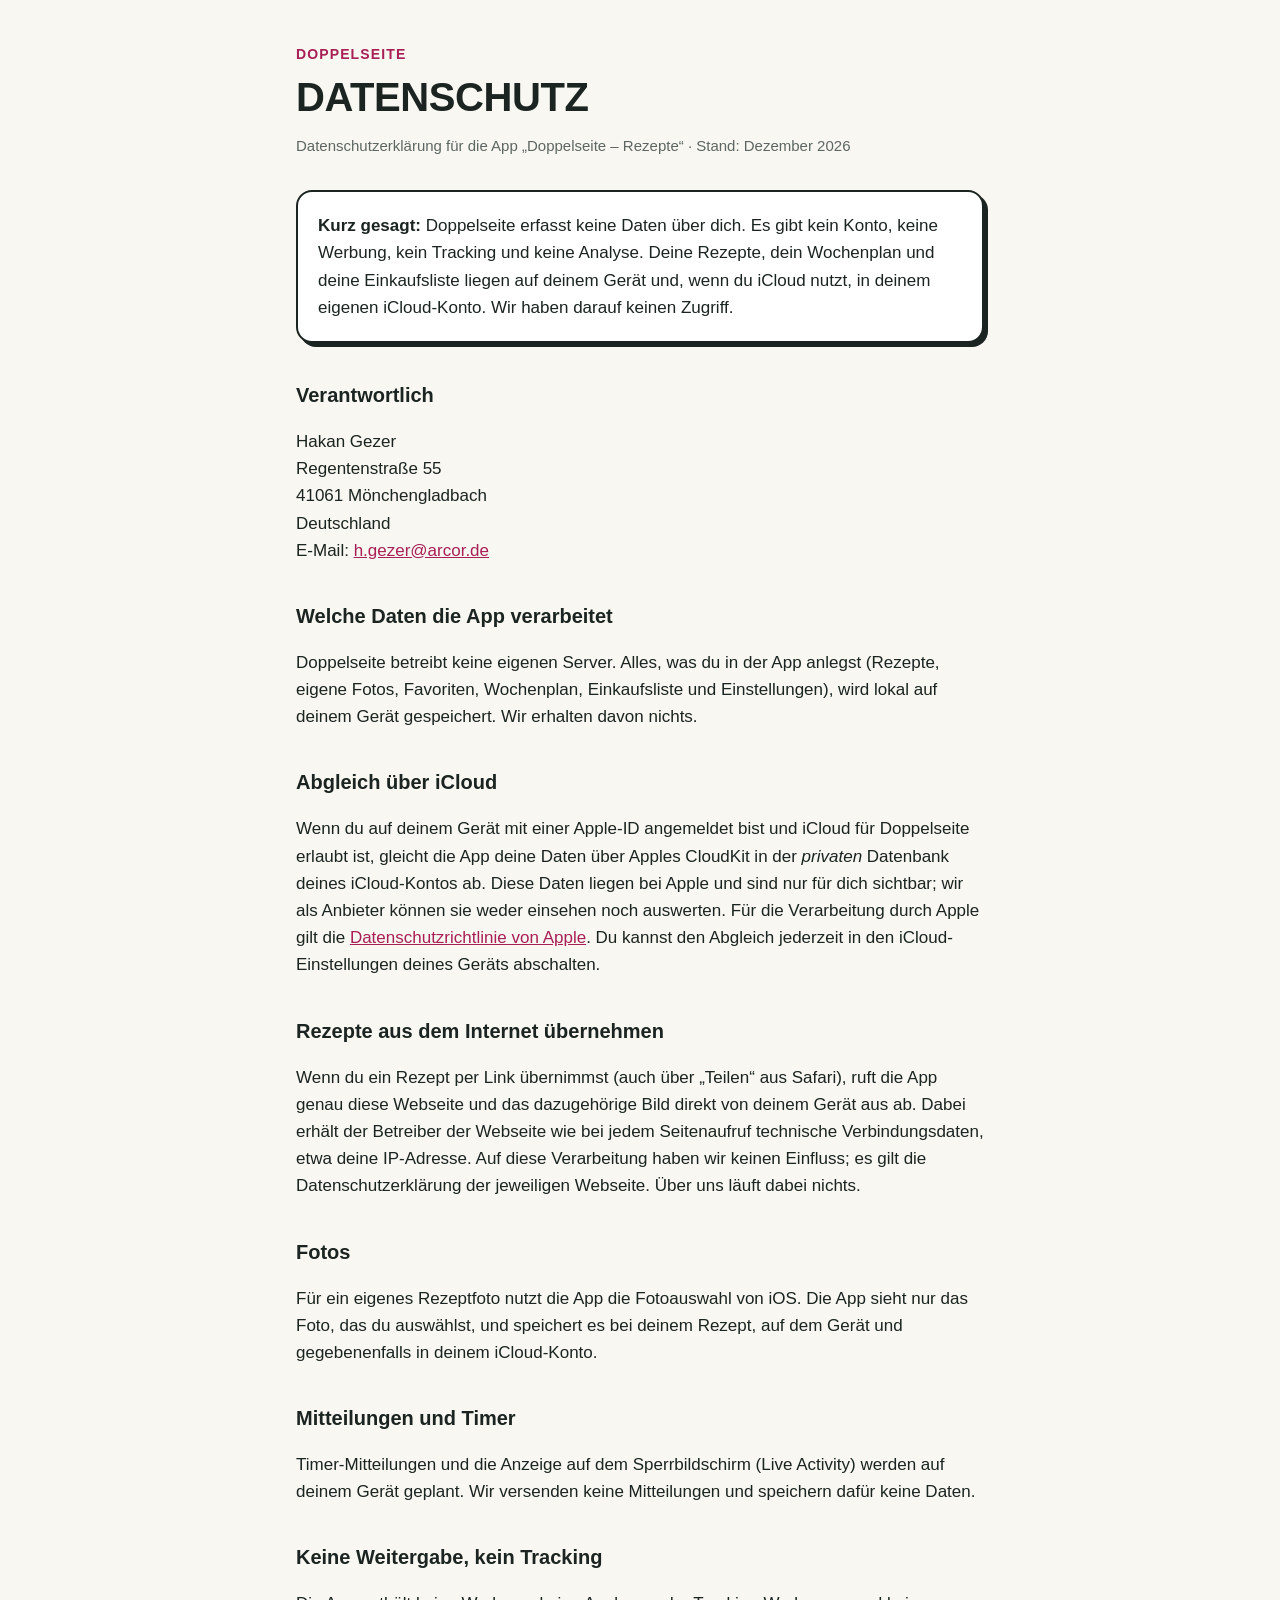
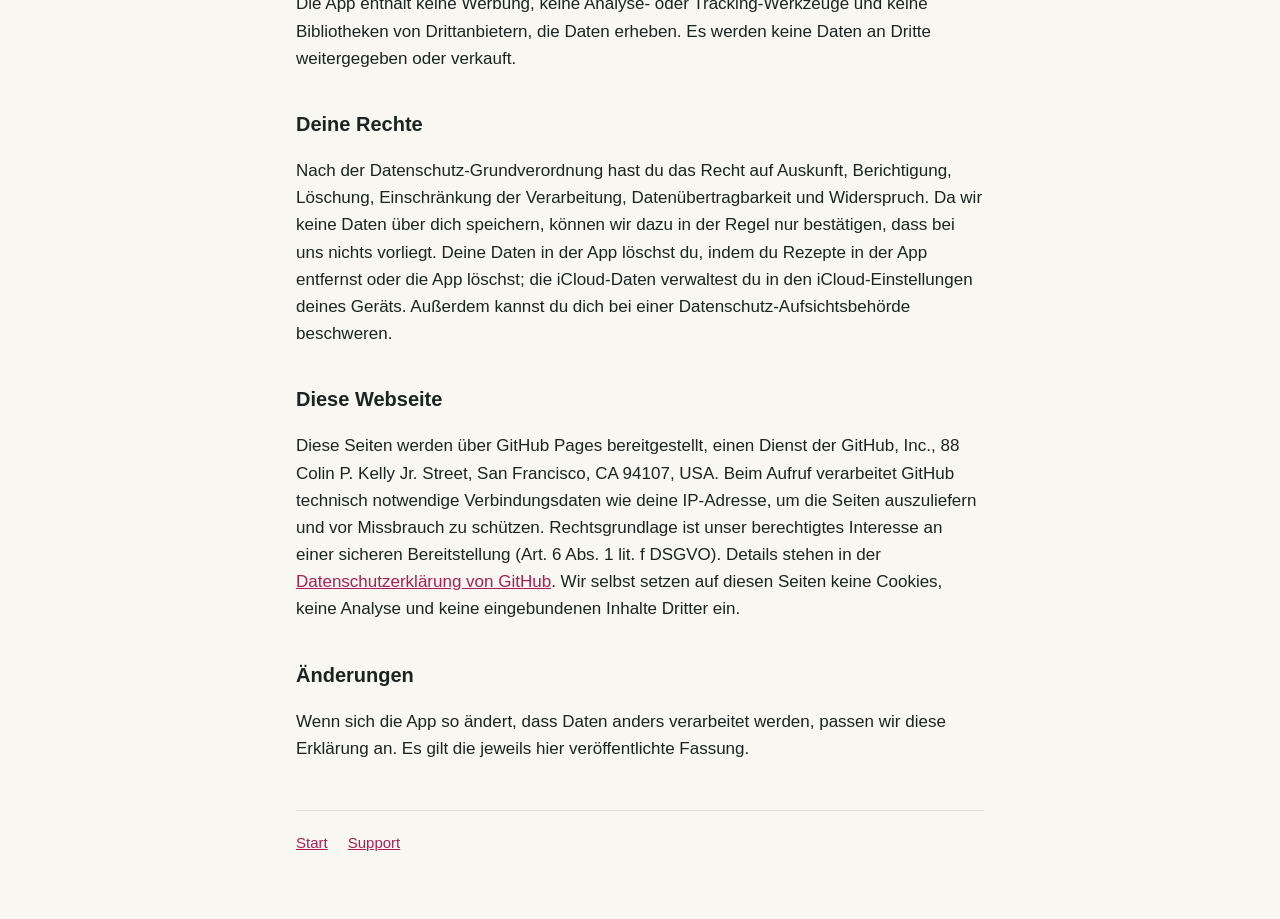
==== datenschutz.html @ 34a13a42 "Support- und Datenschutzseiten" ====
<!doctype html>
<html lang="de">
<head>
<meta charset="utf-8">
<meta name="viewport" content="width=device-width, initial-scale=1">
<title>Datenschutz – Doppelseite</title>
<link rel="stylesheet" href="style.css">
</head>
<body>
<main>
<header>
  <a class="brand" href="./">Doppelseite</a>
  <h1>Datenschutz</h1>
  <p class="muted">Datenschutzerklärung für die App „Doppelseite – Rezepte“ · Stand: Dezember 2026</p>
</header>

<div class="card">
  <strong>Kurz gesagt:</strong> Doppelseite erfasst keine Daten über dich. Es gibt kein Konto, keine Werbung, kein Tracking und keine Analyse. Deine Rezepte, dein Wochenplan und deine Einkaufsliste liegen auf deinem Gerät und, wenn du iCloud nutzt, in deinem eigenen iCloud-Konto. Wir haben darauf keinen Zugriff.
</div>

<h2>Verantwortlich</h2>
<p>
  Hakan Gezer<br>
  Regentenstraße 55<br>
  41061 Mönchengladbach<br>
  Deutschland<br>
  E-Mail: <a href="mailto:h.gezer@arcor.de">h.gezer@arcor.de</a>
</p>

<h2>Welche Daten die App verarbeitet</h2>
<p>Doppelseite betreibt keine eigenen Server. Alles, was du in der App anlegst (Rezepte, eigene Fotos, Favoriten, Wochenplan, Einkaufsliste und Einstellungen), wird lokal auf deinem Gerät gespeichert. Wir erhalten davon nichts.</p>

<h2>Abgleich über iCloud</h2>
<p>Wenn du auf deinem Gerät mit einer Apple-ID angemeldet bist und iCloud für Doppelseite erlaubt ist, gleicht die App deine Daten über Apples CloudKit in der <em>privaten</em> Datenbank deines iCloud-Kontos ab. Diese Daten liegen bei Apple und sind nur für dich sichtbar; wir als Anbieter können sie weder einsehen noch auswerten. Für die Verarbeitung durch Apple gilt die <a href="https://www.apple.com/de/legal/privacy/">Datenschutzrichtlinie von Apple</a>. Du kannst den Abgleich jederzeit in den iCloud-Einstellungen deines Geräts abschalten.</p>

<h2>Rezepte aus dem Internet übernehmen</h2>
<p>Wenn du ein Rezept per Link übernimmst (auch über „Teilen“ aus Safari), ruft die App genau diese Webseite und das dazugehörige Bild direkt von deinem Gerät aus ab. Dabei erhält der Betreiber der Webseite wie bei jedem Seitenaufruf technische Verbindungsdaten, etwa deine IP-Adresse. Auf diese Verarbeitung haben wir keinen Einfluss; es gilt die Datenschutzerklärung der jeweiligen Webseite. Über uns läuft dabei nichts.</p>

<h2>Fotos</h2>
<p>Für ein eigenes Rezeptfoto nutzt die App die Fotoauswahl von iOS. Die App sieht nur das Foto, das du auswählst, und speichert es bei deinem Rezept, auf dem Gerät und gegebenenfalls in deinem iCloud-Konto.</p>

<h2>Mitteilungen und Timer</h2>
<p>Timer-Mitteilungen und die Anzeige auf dem Sperrbildschirm (Live Activity) werden auf deinem Gerät geplant. Wir versenden keine Mitteilungen und speichern dafür keine Daten.</p>

<h2>Keine Weitergabe, kein Tracking</h2>
<p>Die App enthält keine Werbung, keine Analyse- oder Tracking-Werkzeuge und keine Bibliotheken von Drittanbietern, die Daten erheben. Es werden keine Daten an Dritte weitergegeben oder verkauft.</p>

<h2>Deine Rechte</h2>
<p>Nach der Datenschutz-Grundverordnung hast du das Recht auf Auskunft, Berichtigung, Löschung, Einschränkung der Verarbeitung, Datenübertragbarkeit und Widerspruch. Da wir keine Daten über dich speichern, können wir dazu in der Regel nur bestätigen, dass bei uns nichts vorliegt. Deine Daten in der App löschst du, indem du Rezepte in der App entfernst oder die App löschst; die iCloud-Daten verwaltest du in den iCloud-Einstellungen deines Geräts. Außerdem kannst du dich bei einer Datenschutz-Aufsichtsbehörde beschweren.</p>

<h2>Diese Webseite</h2>
<p>Diese Seiten werden über GitHub Pages bereitgestellt, einen Dienst der GitHub, Inc., 88 Colin P. Kelly Jr. Street, San Francisco, CA 94107, USA. Beim Aufruf verarbeitet GitHub technisch notwendige Verbindungsdaten wie deine IP-Adresse, um die Seiten auszuliefern und vor Missbrauch zu schützen. Rechtsgrundlage ist unser berechtigtes Interesse an einer sicheren Bereitstellung (Art. 6 Abs. 1 lit. f DSGVO). Details stehen in der <a href="https://docs.github.com/de/site-policy/privacy-policies/github-general-privacy-statement">Datenschutzerklärung von GitHub</a>. Wir selbst setzen auf diesen Seiten keine Cookies, keine Analyse und keine eingebundenen Inhalte Dritter ein.</p>

<h2>Änderungen</h2>
<p>Wenn sich die App so ändert, dass Daten anders verarbeitet werden, passen wir diese Erklärung an. Es gilt die jeweils hier veröffentlichte Fassung.</p>

<nav>
  <a href="./">Start</a>
  <a href="support.html">Support</a>
</nav>
</main>
</body>
</html>
---- style.css ----
:root {
  --paper: #f8f7f2;
  --ink: #1b2420;
  --muted: #5d6662;
  --accent: #a81f55;
  --line: #dedcd3;
  --card: #ffffff;
}
@media (prefers-color-scheme: dark) {
  :root {
    --paper: #161b19;
    --ink: #eef0ec;
    --muted: #a7aea9;
    --accent: #e0668f;
    --line: #2f3633;
    --card: #1e2421;
  }
}
* { box-sizing: border-box; }
html { -webkit-text-size-adjust: 100%; }
body {
  margin: 0;
  background: var(--paper);
  color: var(--ink);
  font: 17px/1.6 -apple-system, BlinkMacSystemFont, "Inter", "Helvetica Neue", Arial, sans-serif;
}
main { max-width: 720px; margin: 0 auto; padding: 40px 16px 64px; }
header { margin-bottom: 32px; }
.brand { color: var(--accent); font-weight: 700; letter-spacing: .08em; text-transform: uppercase; font-size: 14px; text-decoration: none; }
h1 { font-size: 40px; line-height: 1.1; margin: 8px 0 8px; text-transform: uppercase; letter-spacing: -.01em; font-weight: 800; }
h2 { font-size: 20px; margin: 36px 0 8px; }
p, li { color: var(--ink); }
.muted { color: var(--muted); font-size: 15px; }
a { color: var(--accent); }
.card { background: var(--card); border: 2px solid var(--ink); border-radius: 16px; padding: 20px; box-shadow: 4px 4px 0 var(--ink); margin: 24px 0; }
nav { display: flex; gap: 20px; flex-wrap: wrap; margin-top: 48px; padding-top: 20px; border-top: 1px solid var(--line); font-size: 15px; }
details { border-bottom: 1px solid var(--line); padding: 12px 0; }
summary { cursor: pointer; font-weight: 600; }
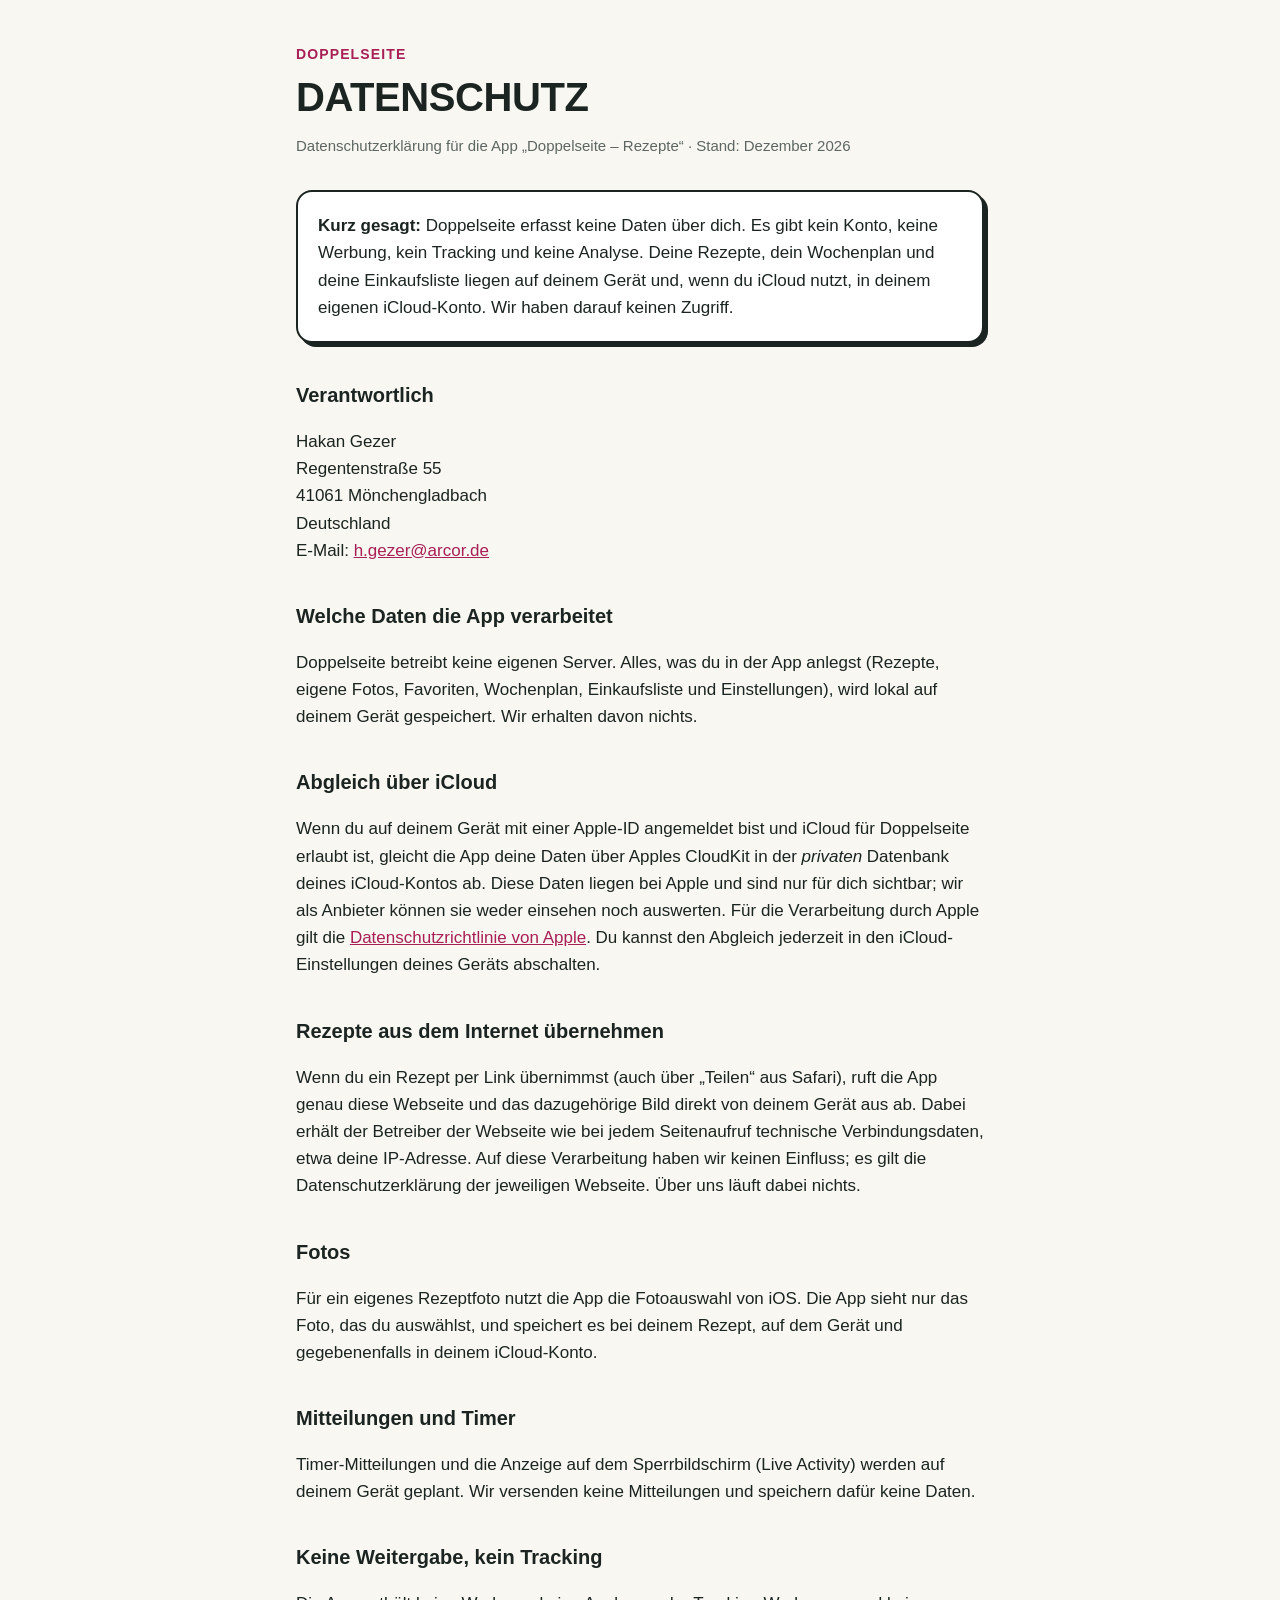
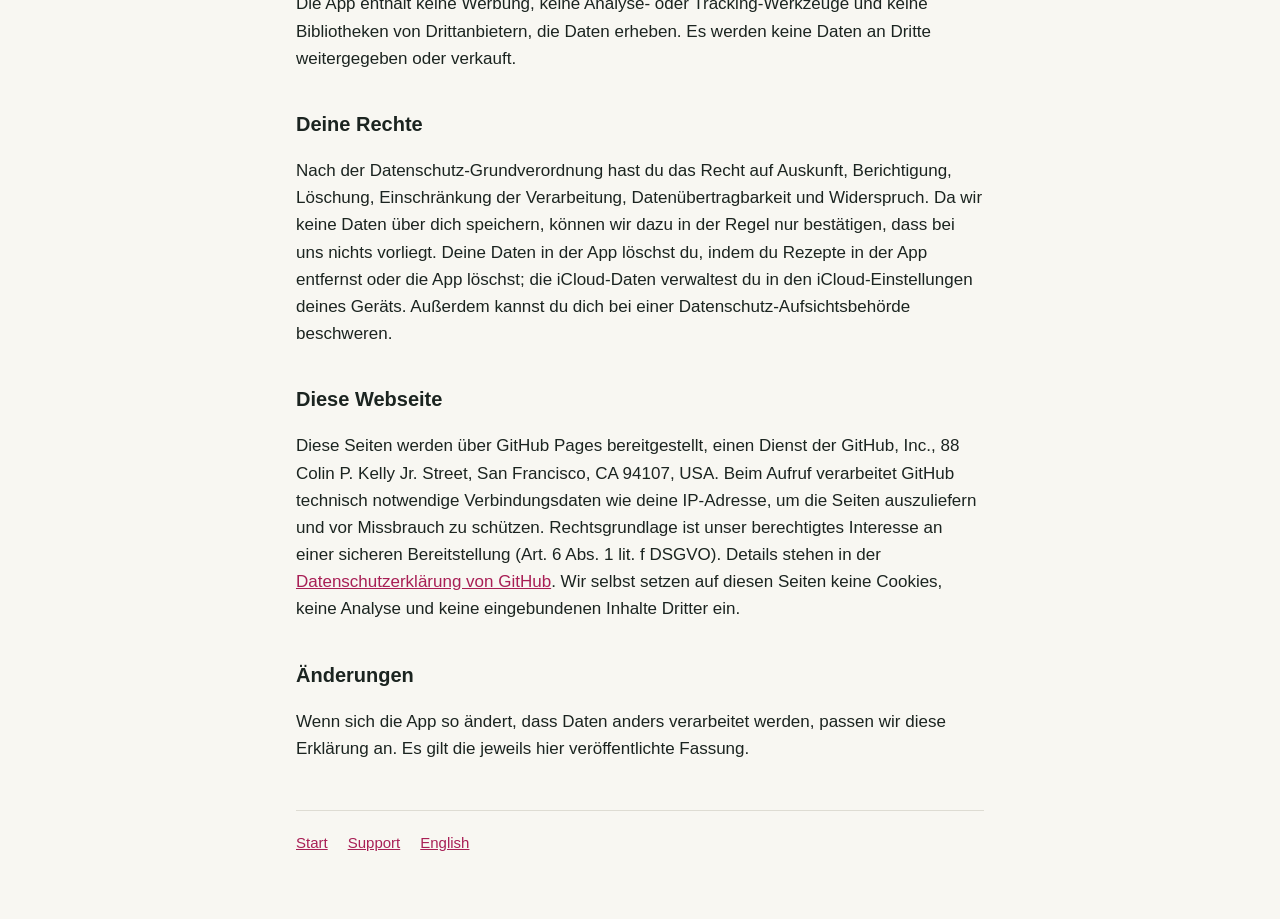
==== commit ca9941ba: "Deutsche Seiten: Link zur englischen Fassung" ====
--- a/datenschutz.html
+++ b/datenschutz.html
@@ -57,6 +57,7 @@
 <nav>
   <a href="./">Start</a>
   <a href="support.html">Support</a>
+  <a href="en/privacy.html" hreflang="en" lang="en">English</a>
 </nav>
 </main>
 </body>
